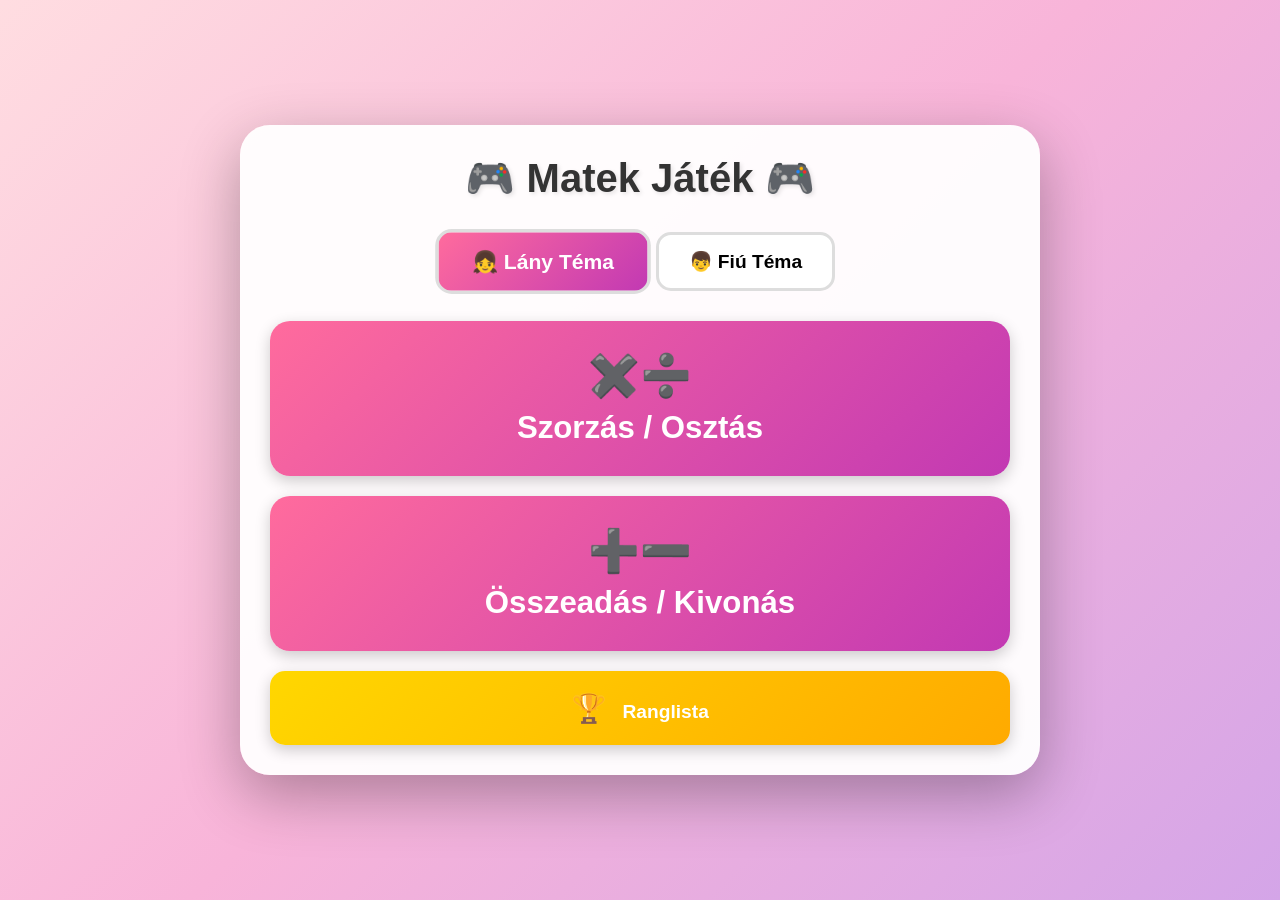
==== game.html @ 7394d104 "feat: init game" ====
<!DOCTYPE html>
<html lang="hu">
<head>
    <meta charset="UTF-8">
    <meta name="viewport" content="width=device-width, initial-scale=1.0">
    <title>Matek Játék</title>
    <link rel="stylesheet" href="css/style.css">
</head>
<body>
    <div class="container game-container">
        <!-- Game Header -->
        <div class="game-header">
            <div class="progress">
                <span id="questionNumber">1</span> / <span id="totalQuestions">20</span>
            </div>
            <div class="score">
                Pontok: <span id="score">0</span>
            </div>
        </div>

        <!-- Question Display -->
        <div class="question-container">
            <div class="question" id="question">
                <span id="num1">5</span>
                <span id="operator">×</span>
                <span id="num2">3</span>
                <span>=</span>
                <span>?</span>
            </div>

            <div class="timer">
                ⏱️ <span id="timer">0.0</span>s
            </div>
        </div>

        <!-- Answer Input -->
        <div class="answer-container">
            <input type="number" id="answer" class="answer-input" autofocus>
            <button class="btn-primary" onclick="submitAnswer()">Válasz! ✓</button>
        </div>

        <!-- Feedback -->
        <div id="feedback" class="feedback"></div>

        <!-- Result Modal -->
        <div id="resultModal" class="modal">
            <div class="modal-content result-content">
                <h2>🎉 Játék Vége! 🎉</h2>
                
                <div class="result-stats">
                    <div class="stat">
                        <div class="stat-label">Összes pont</div>
                        <div class="stat-value" id="finalScore">0</div>
                    </div>
                    <div class="stat">
                        <div class="stat-label">Helyes válaszok</div>
                        <div class="stat-value" id="correctAnswers">0</div>
                    </div>
                    <div class="stat">
                        <div class="stat-label">Pontosság</div>
                        <div class="stat-value" id="accuracy">0%</div>
                    </div>
                </div>

                <div id="newHeroTitle" class="new-hero-title"></div>

                <div class="config-group">
                    <label for="playerName">Add meg a neved:</label>
                    <input type="text" id="playerName" class="answer-input" placeholder="Neved">
                </div>

                <div class="modal-buttons">
                    <button class="btn-primary" onclick="saveAndReturn()">Mentés és Főmenü</button>
                    <button class="btn-secondary" onclick="playAgain()">Új Játék</button>
                </div>
            </div>
        </div>
    </div>

    <audio id="correctSound"></audio>
    <audio id="wrongSound"></audio>

    <script src="js/config.js"></script>
    <script src="js/storage.js"></script>
    <script src="js/game.js"></script>
</body>
</html>
---- css/style.css ----
/* Reset and Base Styles */
* {
    margin: 0;
    padding: 0;
    box-sizing: border-box;
}

body {
    font-family: 'Comic Sans MS', 'Arial Rounded MT Bold', cursive, sans-serif;
    min-height: 100vh;
    display: flex;
    justify-content: center;
    align-items: center;
    padding: 20px;
    transition: background 0.3s ease;
}

/* Girl Theme */
.theme-girl {
    background: linear-gradient(135deg, #ffdde1 0%, #f8b4d9 50%, #d4a5e8 100%);
}

.theme-girl .btn-primary,
.theme-girl .game-btn {
    background: linear-gradient(135deg, #ff6b9d 0%, #c239b3 100%);
}

.theme-girl .btn-primary:hover,
.theme-girl .game-btn:hover {
    background: linear-gradient(135deg, #ff5a8f 0%, #b030a0 100%);
    transform: scale(1.05);
}

.theme-girl .modal-content,
.theme-girl .stat-card,
.theme-girl .leaderboard-table {
    background: linear-gradient(135deg, #ffe8f0 0%, #ffd4e5 100%);
    border: 3px solid #ff6b9d;
}

.theme-girl .theme-btn[data-theme="girl"] {
    background: linear-gradient(135deg, #ff6b9d 0%, #c239b3 100%);
    color: white;
    transform: scale(1.1);
}

/* Boy Theme */
.theme-boy {
    background: linear-gradient(135deg, #a8e6ff 0%, #6eb5ff 50%, #4a90e2 100%);
}

.theme-boy .btn-primary,
.theme-boy .game-btn {
    background: linear-gradient(135deg, #4a90e2 0%, #2c5aa0 100%);
}

.theme-boy .btn-primary:hover,
.theme-boy .game-btn:hover {
    background: linear-gradient(135deg, #3a7fd0 0%, #1c4a90 100%);
    transform: scale(1.05);
}

.theme-boy .modal-content,
.theme-boy .stat-card,
.theme-boy .leaderboard-table {
    background: linear-gradient(135deg, #e0f4ff 0%, #b3e0ff 100%);
    border: 3px solid #4a90e2;
}

.theme-boy .theme-btn[data-theme="boy"] {
    background: linear-gradient(135deg, #4a90e2 0%, #2c5aa0 100%);
    color: white;
    transform: scale(1.1);
}

/* Container */
.container {
    max-width: 800px;
    width: 100%;
    background: rgba(255, 255, 255, 0.95);
    border-radius: 30px;
    padding: 30px;
    box-shadow: 0 20px 60px rgba(0, 0, 0, 0.3);
    animation: slideIn 0.5s ease;
}

@keyframes slideIn {
    from {
        opacity: 0;
        transform: translateY(-30px);
    }
    to {
        opacity: 1;
        transform: translateY(0);
    }
}

/* Header */
.header {
    text-align: center;
    margin-bottom: 30px;
}

.header h1 {
    font-size: 2.5em;
    color: #333;
    text-shadow: 2px 2px 4px rgba(0, 0, 0, 0.1);
    margin-bottom: 10px;
}

.hero-title {
    font-size: 1.3em;
    font-weight: bold;
    color: #ff6b00;
    text-shadow: 1px 1px 2px rgba(0, 0, 0, 0.1);
    animation: pulse 2s infinite;
}

@keyframes pulse {
    0%, 100% { transform: scale(1); }
    50% { transform: scale(1.05); }
}

/* Theme Selector */
.theme-selector {
    display: flex;
    gap: 15px;
    justify-content: center;
    margin-bottom: 30px;
}

.theme-btn {
    padding: 15px 30px;
    font-size: 1.2em;
    border: 3px solid #ddd;
    border-radius: 15px;
    cursor: pointer;
    background: white;
    transition: all 0.3s ease;
    font-weight: bold;
}

.theme-btn:hover {
    transform: scale(1.05);
}

/* Menu */
.menu {
    display: flex;
    flex-direction: column;
    gap: 20px;
}

.game-btn {
    padding: 30px;
    font-size: 1.3em;
    border: none;
    border-radius: 20px;
    cursor: pointer;
    color: white;
    font-weight: bold;
    transition: all 0.3s ease;
    box-shadow: 0 5px 15px rgba(0, 0, 0, 0.2);
}

.game-btn .icon {
    font-size: 2em;
    display: block;
    margin-bottom: 10px;
}

.game-btn h2 {
    margin: 0;
}

.secondary-btn {
    padding: 20px;
    font-size: 1.2em;
    background: linear-gradient(135deg, #ffd700 0%, #ffaa00 100%);
    border: none;
    border-radius: 15px;
    cursor: pointer;
    color: white;
    font-weight: bold;
    transition: all 0.3s ease;
    box-shadow: 0 5px 15px rgba(0, 0, 0, 0.2);
}

.secondary-btn:hover {
    transform: scale(1.05);
    background: linear-gradient(135deg, #ffcc00 0%, #ff9900 100%);
}

.secondary-btn .icon {
    font-size: 1.5em;
    margin-right: 10px;
}

/* Modal */
.modal {
    display: none;
    position: fixed;
    top: 0;
    left: 0;
    width: 100%;
    height: 100%;
    background: rgba(0, 0, 0, 0.7);
    justify-content: center;
    align-items: center;
    z-index: 1000;
    animation: fadeIn 0.3s ease;
}

@keyframes fadeIn {
    from { opacity: 0; }
    to { opacity: 1; }
}

.modal-content {
    background: white;
    padding: 30px;
    border-radius: 25px;
    max-width: 500px;
    width: 90%;
    box-shadow: 0 10px 40px rgba(0, 0, 0, 0.3);
    animation: scaleIn 0.3s ease;
}

@keyframes scaleIn {
    from { transform: scale(0.8); }
    to { transform: scale(1); }
}

.modal-content h2 {
    text-align: center;
    color: #333;
    margin-bottom: 25px;
    font-size: 1.8em;
}

.config-group {
    margin-bottom: 20px;
}

.config-group label {
    display: block;
    font-size: 1.2em;
    margin-bottom: 10px;
    color: #555;
    font-weight: bold;
}

.config-select {
    width: 100%;
    padding: 15px;
    font-size: 1.1em;
    border: 3px solid #ddd;
    border-radius: 10px;
    background: white;
    cursor: pointer;
    font-family: inherit;
}

.modal-buttons {
    display: flex;
    gap: 15px;
    margin-top: 25px;
}

.btn-primary {
    flex: 1;
    padding: 15px 25px;
    font-size: 1.2em;
    border: none;
    border-radius: 15px;
    cursor: pointer;
    color: white;
    font-weight: bold;
    transition: all 0.3s ease;
    box-shadow: 0 5px 15px rgba(0, 0, 0, 0.2);
}

.btn-secondary {
    flex: 1;
    padding: 15px 25px;
    font-size: 1.2em;
    background: #888;
    border: none;
    border-radius: 15px;
    cursor: pointer;
    color: white;
    font-weight: bold;
    transition: all 0.3s ease;
    box-shadow: 0 5px 15px rgba(0, 0, 0, 0.2);
}

.btn-secondary:hover {
    background: #777;
    transform: scale(1.05);
}

/* Game Container */
.game-container {
    max-width: 600px;
}

.game-header {
    display: flex;
    justify-content: space-between;
    align-items: center;
    margin-bottom: 30px;
    font-size: 1.5em;
    font-weight: bold;
}

.progress {
    color: #555;
}

.score {
    color: #ff6b00;
    font-size: 1.3em;
}

/* Question Display */
.question-container {
    text-align: center;
    margin: 40px 0;
}

.question {
    font-size: 4em;
    font-weight: bold;
    color: #333;
    margin-bottom: 20px;
    text-shadow: 2px 2px 4px rgba(0, 0, 0, 0.1);
}

.question span {
    margin: 0 10px;
}

.timer {
    font-size: 1.5em;
    color: #666;
}

/* Answer Input */
.answer-container {
    display: flex;
    gap: 15px;
    margin: 30px 0;
}

.answer-input {
    flex: 1;
    padding: 20px;
    font-size: 2em;
    border: 3px solid #ddd;
    border-radius: 15px;
    text-align: center;
    font-weight: bold;
    font-family: inherit;
}

.answer-input:focus {
    outline: none;
    border-color: #4a90e2;
}

/* Feedback */
.feedback {
    text-align: center;
    font-size: 2em;
    font-weight: bold;
    min-height: 60px;
    display: flex;
    align-items: center;
    justify-content: center;
    animation: bounce 0.5s ease;
}

@keyframes bounce {
    0%, 100% { transform: translateY(0); }
    50% { transform: translateY(-10px); }
}

.feedback.correct {
    color: #22c55e;
}

.feedback.wrong {
    color: #ef4444;
}

/* Result Modal */
.result-content {
    max-width: 600px;
}

.result-stats {
    display: grid;
    grid-template-columns: repeat(3, 1fr);
    gap: 15px;
    margin: 25px 0;
}

.stat {
    text-align: center;
    padding: 20px;
    background: rgba(0, 0, 0, 0.05);
    border-radius: 15px;
}

.stat-label {
    font-size: 0.9em;
    color: #666;
    margin-bottom: 10px;
}

.stat-value {
    font-size: 2em;
    font-weight: bold;
    color: #333;
}

.new-hero-title {
    text-align: center;
    font-size: 1.5em;
    font-weight: bold;
    color: #ff6b00;
    margin: 20px 0;
    padding: 15px;
    background: rgba(255, 215, 0, 0.2);
    border-radius: 10px;
    animation: pulse 2s infinite;
}

/* Leaderboard */
.filter-buttons {
    display: flex;
    gap: 10px;
    justify-content: center;
    margin-bottom: 25px;
    flex-wrap: wrap;
}

.filter-btn {
    padding: 12px 25px;
    font-size: 1em;
    border: 2px solid #ddd;
    border-radius: 10px;
    cursor: pointer;
    background: white;
    transition: all 0.3s ease;
    font-weight: bold;
}

.filter-btn:hover {
    transform: scale(1.05);
}

.filter-btn.active {
    background: linear-gradient(135deg, #ffd700 0%, #ffaa00 100%);
    color: white;
    border-color: #ffaa00;
}

.leaderboard-container {
    overflow-x: auto;
    margin-bottom: 30px;
}

.leaderboard-table {
    width: 100%;
    border-collapse: collapse;
    border-radius: 15px;
    overflow: hidden;
}

.leaderboard-table thead {
    background: rgba(0, 0, 0, 0.1);
}

.leaderboard-table th,
.leaderboard-table td {
    padding: 15px;
    text-align: left;
}

.leaderboard-table th {
    font-weight: bold;
    font-size: 1.1em;
    color: #333;
}

.leaderboard-table tbody tr {
    transition: background 0.2s ease;
}

.leaderboard-table tbody tr:hover {
    background: rgba(0, 0, 0, 0.05);
}

.leaderboard-table tbody tr:nth-child(odd) {
    background: rgba(255, 255, 255, 0.5);
}

.no-scores {
    text-align: center;
    padding: 40px;
    font-size: 1.3em;
    color: #666;
}

/* Statistics Section */
.stats-section {
    margin: 30px 0;
}

.stats-section h2 {
    text-align: center;
    margin-bottom: 20px;
    color: #333;
}

.stats-grid {
    display: grid;
    grid-template-columns: repeat(auto-fit, minmax(150px, 1fr));
    gap: 15px;
    margin-bottom: 25px;
}

.stat-card {
    padding: 20px;
    border-radius: 15px;
    text-align: center;
    box-shadow: 0 5px 15px rgba(0, 0, 0, 0.1);
}

/* Mobile Responsive */
@media (max-width: 768px) {
    body {
        padding: 10px;
    }

    .container {
        padding: 20px;
        border-radius: 20px;
    }

    .header h1 {
        font-size: 2em;
    }

    .hero-title {
        font-size: 1em;
    }

    .game-btn {
        padding: 20px;
        font-size: 1.1em;
    }

    .game-btn .icon {
        font-size: 1.5em;
    }

    .question {
        font-size: 2.5em;
    }

    .answer-input {
        font-size: 1.5em;
    }

    .result-stats {
        grid-template-columns: 1fr;
    }

    .modal-buttons {
        flex-direction: column;
    }

    .stats-grid {
        grid-template-columns: repeat(2, 1fr);
    }

    .leaderboard-table th,
    .leaderboard-table td {
        padding: 10px;
        font-size: 0.9em;
    }
}

@media (max-width: 480px) {
    .header h1 {
        font-size: 1.5em;
    }

    .question {
        font-size: 2em;
    }

    .theme-selector {
        flex-direction: column;
    }

    .filter-buttons {
        flex-direction: column;
    }
}
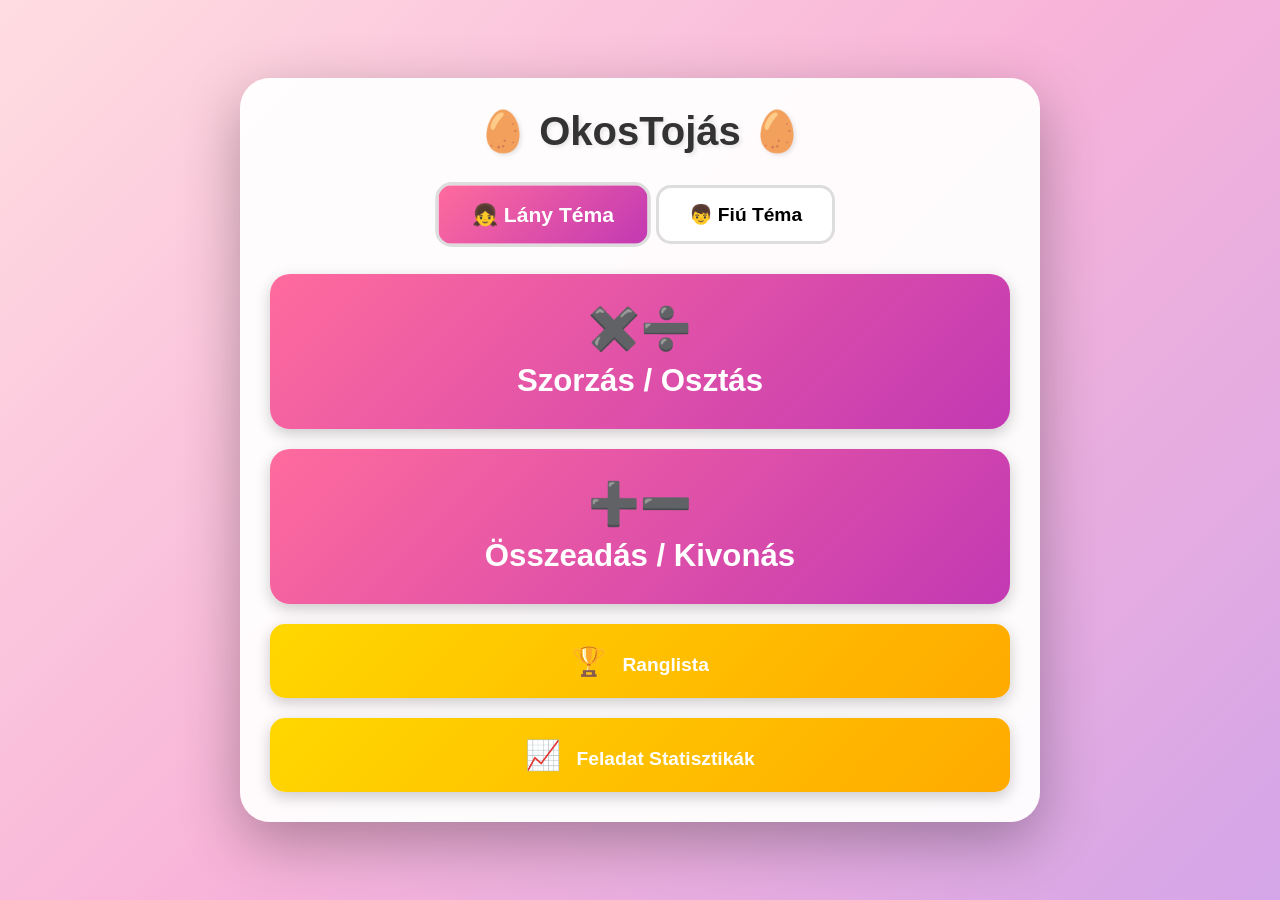
==== commit cbb46a55: "Rename app to OkosTojás and adapt titles and slogans Co-authored-by: oroszgy <145334+oroszgy@users.n" ====
--- a/game.html
+++ b/game.html
@@ -3,7 +3,7 @@
 <head>
     <meta charset="UTF-8">
     <meta name="viewport" content="width=device-width, initial-scale=1.0">
-    <title>Matek Játék</title>
+    <title>OkosTojás</title>
     <link rel="stylesheet" href="css/style.css">
 </head>
 <body>
--- a/css/style.css
+++ b/css/style.css
@@ -261,6 +261,22 @@
     font-family: inherit;
 }
 
+.checkbox-label {
+    display: flex;
+    align-items: center;
+    gap: 10px;
+    font-size: 1.1em;
+    color: #555;
+    font-weight: bold;
+    cursor: pointer;
+}
+
+.checkbox-label input[type="checkbox"] {
+    width: 22px;
+    height: 22px;
+    cursor: pointer;
+}
+
 .modal-buttons {
     display: flex;
     gap: 15px;
@@ -436,6 +452,26 @@
     animation: pulse 2s infinite;
 }
 
+/* Personal best banner on leaderboard */
+.personal-best-banner {
+    text-align: center;
+    font-size: 1.2em;
+    font-weight: bold;
+    color: #ff6b00;
+    background: rgba(255, 215, 0, 0.2);
+    border: 2px solid #ffd700;
+    border-radius: 12px;
+    padding: 12px 20px;
+    margin-bottom: 20px;
+    animation: pulse 2s infinite;
+}
+
+/* Highlight the top-score row in the leaderboard */
+.top-score-row {
+    background: rgba(255, 215, 0, 0.25) !important;
+    font-weight: bold;
+}
+
 /* Leaderboard */
 .filter-buttons {
     display: flex;
@@ -538,7 +574,99 @@
     box-shadow: 0 5px 15px rgba(0, 0, 0, 0.1);
 }
 
-/* Mobile Responsive */
+/* Task statistics page */
+.date-filter-section {
+    margin-bottom: 20px;
+}
+
+.date-shortcuts {
+    display: flex;
+    gap: 10px;
+    justify-content: center;
+    margin-bottom: 15px;
+    flex-wrap: wrap;
+}
+
+.date-inputs {
+    display: flex;
+    gap: 20px;
+    justify-content: center;
+    align-items: center;
+    flex-wrap: wrap;
+    font-weight: bold;
+    color: #555;
+}
+
+.date-inputs input[type="date"] {
+    padding: 8px 12px;
+    border: 2px solid #ddd;
+    border-radius: 8px;
+    font-size: 1em;
+    font-family: inherit;
+    cursor: pointer;
+    margin-left: 6px;
+}
+
+.task-controls {
+    display: flex;
+    gap: 20px;
+    justify-content: center;
+    align-items: center;
+    margin-bottom: 20px;
+    flex-wrap: wrap;
+    font-weight: bold;
+    color: #555;
+}
+
+.task-controls .config-select {
+    width: auto;
+    padding: 10px 15px;
+}
+
+.task-formula {
+    font-family: 'Courier New', monospace;
+    font-size: 0.95em;
+}
+
+.task-correct {
+    color: #22c55e;
+    font-weight: bold;
+}
+
+.task-wrong {
+    color: #ef4444;
+    font-weight: bold;
+}
+
+.task-error-high {
+    background: rgba(239, 68, 68, 0.15) !important;
+}
+
+.task-error-medium {
+    background: rgba(251, 146, 60, 0.15) !important;
+}
+
+.task-error-low {
+    background: rgba(34, 197, 94, 0.08) !important;
+}
+
+.nav-buttons {
+    display: flex;
+    gap: 15px;
+    flex-wrap: wrap;
+    justify-content: center;
+    margin-top: 20px;
+}
+
+/* Mobile */
+@media (max-width: 480px) {
+    .date-inputs {
+        flex-direction: column;
+        gap: 10px;
+    }
+}
+
+
 @media (max-width: 768px) {
     body {
         padding: 10px;
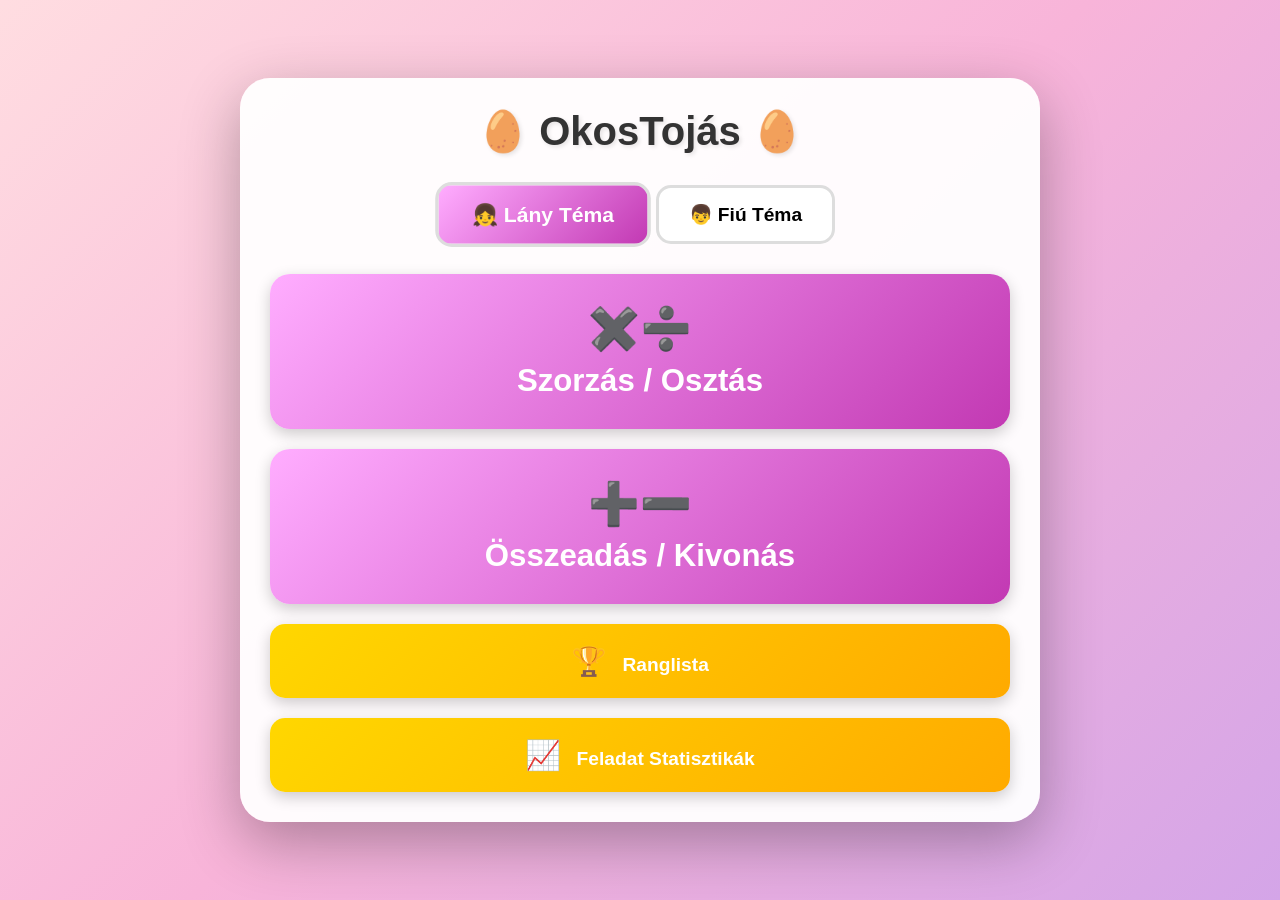
==== commit 9a128751: "Add optional on-screen numeric keypad and adapt scoring to 20s window Co-authored-by: oroszgy <14533" ====
--- a/game.html
+++ b/game.html
@@ -35,8 +35,31 @@
 
         <!-- Answer Input -->
         <div class="answer-container">
-            <input type="number" id="answer" class="answer-input" autofocus>
+            <input type="number" id="answer" class="answer-input">
             <button class="btn-primary" onclick="submitAnswer()">Válasz! ✓</button>
+        </div>
+
+        <!-- Numpad Toggle -->
+        <div class="numpad-toggle-row">
+            <button type="button" class="numpad-toggle-btn" id="numpadToggle" onclick="toggleNumpad()">🔢 Számbillentyűzet</button>
+        </div>
+
+        <!-- Numeric Keypad -->
+        <div id="numpad" class="numpad">
+            <div class="numpad-grid">
+                <button type="button" class="numpad-btn" onclick="numpadPress(7)">7</button>
+                <button type="button" class="numpad-btn" onclick="numpadPress(8)">8</button>
+                <button type="button" class="numpad-btn" onclick="numpadPress(9)">9</button>
+                <button type="button" class="numpad-btn" onclick="numpadPress(4)">4</button>
+                <button type="button" class="numpad-btn" onclick="numpadPress(5)">5</button>
+                <button type="button" class="numpad-btn" onclick="numpadPress(6)">6</button>
+                <button type="button" class="numpad-btn" onclick="numpadPress(1)">1</button>
+                <button type="button" class="numpad-btn" onclick="numpadPress(2)">2</button>
+                <button type="button" class="numpad-btn" onclick="numpadPress(3)">3</button>
+                <button type="button" class="numpad-btn numpad-btn-backspace" onclick="numpadBackspace()">⌫</button>
+                <button type="button" class="numpad-btn" onclick="numpadPress(0)">0</button>
+                <button type="button" class="numpad-btn numpad-btn-submit" onclick="submitAnswer()">✓</button>
+            </div>
         </div>
 
         <!-- Feedback -->
--- a/css/style.css
+++ b/css/style.css
@@ -22,12 +22,12 @@
 
 .theme-girl .btn-primary,
 .theme-girl .game-btn {
-    background: linear-gradient(135deg, #ff6b9d 0%, #c239b3 100%);
+    background: linear-gradient(135deg, #FFADFF 0%, #c239b3 100%);
 }
 
 .theme-girl .btn-primary:hover,
 .theme-girl .game-btn:hover {
-    background: linear-gradient(135deg, #ff5a8f 0%, #b030a0 100%);
+    background: linear-gradient(135deg, #e89ce8 0%, #b030a0 100%);
     transform: scale(1.05);
 }
 
@@ -35,11 +35,11 @@
 .theme-girl .stat-card,
 .theme-girl .leaderboard-table {
     background: linear-gradient(135deg, #ffe8f0 0%, #ffd4e5 100%);
-    border: 3px solid #ff6b9d;
+    border: 3px solid #FFADFF;
 }
 
 .theme-girl .theme-btn[data-theme="girl"] {
-    background: linear-gradient(135deg, #ff6b9d 0%, #c239b3 100%);
+    background: linear-gradient(135deg, #FFADFF 0%, #c239b3 100%);
     color: white;
     transform: scale(1.1);
 }
@@ -658,6 +658,119 @@
     margin-top: 20px;
 }
 
+/* Numpad Toggle */
+.numpad-toggle-row {
+    text-align: center;
+    margin: 5px 0 10px;
+}
+
+.numpad-toggle-btn {
+    padding: 10px 22px;
+    font-size: 1em;
+    border: 2px solid #ddd;
+    border-radius: 12px;
+    cursor: pointer;
+    background: rgba(255, 255, 255, 0.7);
+    transition: all 0.3s ease;
+    font-weight: bold;
+    font-family: inherit;
+}
+
+.numpad-toggle-btn:hover {
+    transform: scale(1.05);
+    background: rgba(255, 255, 255, 0.95);
+}
+
+.numpad-toggle-btn.active {
+    background: rgba(74, 144, 226, 0.15);
+    border-color: #4a90e2;
+    color: #2c5aa0;
+}
+
+/* Numeric Keypad */
+.numpad {
+    display: none;
+    margin: 10px auto 5px;
+    max-width: 320px;
+}
+
+.numpad-grid {
+    display: grid;
+    grid-template-columns: repeat(3, 1fr);
+    gap: 10px;
+}
+
+.numpad-btn {
+    padding: 18px 10px;
+    font-size: 1.8em;
+    font-weight: bold;
+    border: 3px solid #ddd;
+    border-radius: 15px;
+    cursor: pointer;
+    background: white;
+    transition: background 0.1s ease, transform 0.1s ease, box-shadow 0.1s ease;
+    font-family: inherit;
+    box-shadow: 0 4px 8px rgba(0, 0, 0, 0.15);
+    user-select: none;
+    -webkit-user-select: none;
+    touch-action: manipulation;
+}
+
+.numpad-btn:hover {
+    background: #f0f4ff;
+    transform: scale(1.05);
+}
+
+.numpad-btn:active {
+    transform: scale(0.92);
+    box-shadow: 0 2px 4px rgba(0, 0, 0, 0.1);
+}
+
+.numpad-btn-backspace {
+    background: #fff4f4;
+    border-color: #ffbbbb;
+}
+
+.numpad-btn-backspace:hover {
+    background: #ffe0e0;
+}
+
+.numpad-btn-submit {
+    background: #f0fff4;
+    border-color: #86efac;
+    color: #16a34a;
+}
+
+.numpad-btn-submit:hover {
+    background: #dcfce7;
+}
+
+.theme-girl .numpad-toggle-btn.active {
+    background: rgba(255, 173, 255, 0.2);
+    border-color: #c239b3;
+    color: #c239b3;
+}
+
+.theme-girl .numpad-btn-submit {
+    background: linear-gradient(135deg, #FFADFF 0%, #c239b3 100%);
+    border-color: #c239b3;
+    color: white;
+}
+
+.theme-girl .numpad-btn-submit:hover {
+    background: linear-gradient(135deg, #e89ce8 0%, #b030a0 100%);
+}
+
+.theme-boy .numpad-btn-submit {
+    background: linear-gradient(135deg, #4a90e2 0%, #2c5aa0 100%);
+    border-color: #2c5aa0;
+    color: white;
+}
+
+.theme-boy .numpad-btn-submit:hover {
+    background: linear-gradient(135deg, #3a7fd0 0%, #1c4a90 100%);
+}
+
 /* Mobile */
 @media (max-width: 480px) {
     .date-inputs {
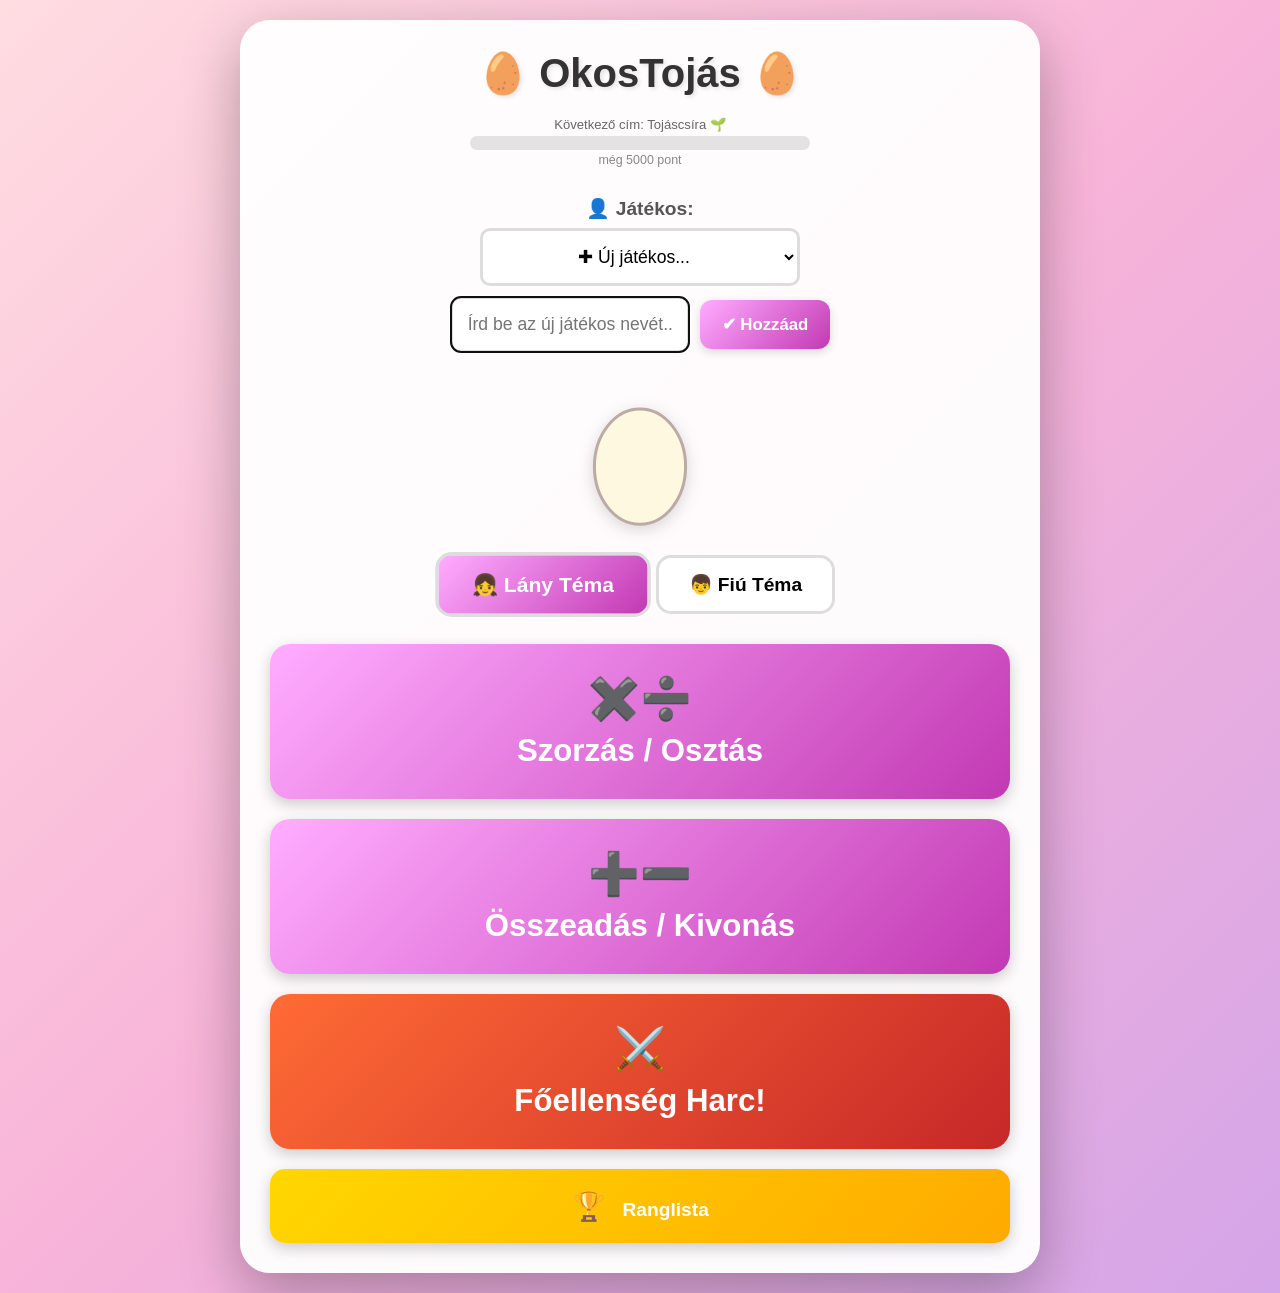
==== commit 2d07948a: "Merge branch 'worktree-functional-mapping-map' Add level progress bars and fix hero title thresholds" ====
--- a/game.html
+++ b/game.html
@@ -10,12 +10,22 @@
     <div class="container game-container">
         <!-- Game Header -->
         <div class="game-header">
-            <div class="progress">
+            <div class="progress" id="progressDisplay">
                 <span id="questionNumber">1</span> / <span id="totalQuestions">20</span>
             </div>
             <div class="score">
                 Pontok: <span id="score">0</span>
             </div>
+        </div>
+
+        <!-- Boss Battle Section (hidden in normal mode) -->
+        <div class="boss-section" id="bossSection" style="display:none">
+            <div class="boss-display">
+                <span class="boss-emoji" id="bossEmoji">🦒</span>
+                <span class="boss-name" id="bossName">Zavaros Zsiráf</span>
+            </div>
+            <div class="boss-hp-hearts" id="bossHpHearts">❤️❤️❤️❤️❤️❤️❤️❤️❤️❤️</div>
+            <div class="boss-streak" id="bossStreak">0/10 egymás utáni helyes</div>
         </div>
 
         <!-- Question Display -->
@@ -69,6 +79,9 @@
         <div id="resultModal" class="modal">
             <div class="modal-content result-content">
                 <h2>🎉 Játék Vége! 🎉</h2>
+
+                <!-- Boss battle result banner -->
+                <div id="bossBanner" class="boss-banner" style="display:none"></div>
                 
                 <div class="result-stats">
                     <div class="stat">
@@ -86,6 +99,15 @@
                 </div>
 
                 <div id="newHeroTitle" class="new-hero-title"></div>
+
+                <div id="resultLevelProgress" class="result-level-progress" style="display:none">
+                    <div class="result-total-points" id="resultTotalPoints"></div>
+                    <div class="level-progress-label" id="resultProgressLabel"></div>
+                    <div class="level-progress-bar-bg">
+                        <div class="level-progress-bar-fill" id="resultProgressFill" style="width:0%"></div>
+                    </div>
+                    <div class="level-progress-text" id="resultProgressText"></div>
+                </div>
 
                 <div class="config-group">
                     <label for="playerName">Add meg a neved:</label>
@@ -105,6 +127,7 @@
 
     <script src="js/config.js"></script>
     <script src="js/storage.js"></script>
+    <script src="js/mascot.js"></script>
     <script src="js/game.js"></script>
 </body>
 </html>
--- a/css/style.css
+++ b/css/style.css
@@ -121,6 +121,80 @@
     50% { transform: scale(1.05); }
 }
 
+/* User Selector */
+.user-selector {
+    margin-bottom: 20px;
+    text-align: center;
+}
+
+.user-selector label {
+    display: block;
+    font-size: 1.2em;
+    font-weight: bold;
+    color: #555;
+    margin-bottom: 8px;
+}
+
+.user-input-row {
+    display: flex;
+    justify-content: center;
+}
+
+.user-input-row .config-select {
+    max-width: 320px;
+    text-align: center;
+}
+
+.new-player-row {
+    display: flex;
+    justify-content: center;
+    align-items: center;
+    gap: 10px;
+    margin-top: 10px;
+    flex-wrap: wrap;
+}
+
+.new-player-row .new-player-input {
+    max-width: 240px;
+    text-align: left;
+}
+
+.btn-add-player {
+    padding: 14px 22px;
+    font-size: 1.05em;
+    border: none;
+    border-radius: 12px;
+    cursor: pointer;
+    background: linear-gradient(135deg, #4CAF50 0%, #388E3C 100%);
+    color: white;
+    font-weight: bold;
+    transition: all 0.2s ease;
+    box-shadow: 0 3px 10px rgba(0,0,0,0.15);
+    font-family: inherit;
+    white-space: nowrap;
+}
+
+.btn-add-player:hover {
+    background: linear-gradient(135deg, #43A047 0%, #2E7D32 100%);
+    transform: scale(1.05);
+}
+
+.theme-girl .btn-add-player {
+    background: linear-gradient(135deg, #FFADFF 0%, #c239b3 100%);
+}
+
+.theme-girl .btn-add-player:hover {
+    background: linear-gradient(135deg, #e89ce8 0%, #b030a0 100%);
+}
+
+.theme-boy .btn-add-player {
+    background: linear-gradient(135deg, #4a90e2 0%, #2c5aa0 100%);
+}
+
+.theme-boy .btn-add-player:hover {
+    background: linear-gradient(135deg, #3a7fd0 0%, #1c4a90 100%);
+}
+
 /* Theme Selector */
 .theme-selector {
     display: flex;
@@ -318,6 +392,7 @@
 /* Game Container */
 .game-container {
     max-width: 600px;
+    overflow-y: auto;
 }
 
 .game-header {
@@ -366,6 +441,11 @@
     display: flex;
     gap: 15px;
     margin: 30px 0;
+}
+
+.answer-container .btn-primary {
+    white-space: nowrap;
+    flex: 0 0 auto;
 }
 
 .answer-input {
@@ -472,6 +552,24 @@
     font-weight: bold;
 }
 
+/* Leaderboard player filter */
+.filter-players {
+    display: flex;
+    align-items: center;
+    justify-content: center;
+    gap: 10px;
+    margin-bottom: 20px;
+    font-size: 1em;
+}
+
+.filter-players select {
+    padding: 8px 12px;
+    border-radius: 8px;
+    border: 2px solid #ccc;
+    font-size: 1em;
+    cursor: pointer;
+}
+
 /* Leaderboard */
 .filter-buttons {
     display: flex;
@@ -772,17 +870,10 @@
 }
 
 /* Mobile */
-@media (max-width: 480px) {
-    .date-inputs {
-        flex-direction: column;
-        gap: 10px;
-    }
-}
-
-
 @media (max-width: 768px) {
     body {
         padding: 10px;
+        align-items: flex-start;
     }
 
     .container {
@@ -832,9 +923,55 @@
         padding: 10px;
         font-size: 0.9em;
     }
+
+    .game-container {
+        padding: 15px;
+        border-radius: 16px;
+    }
+
+    .game-header {
+        font-size: 1.2em;
+        margin-bottom: 15px;
+    }
+
+    .question-container {
+        margin: 20px 0;
+    }
+
+    .answer-container {
+        margin: 15px 0;
+        gap: 10px;
+    }
+
+    .answer-input {
+        padding: 14px;
+        font-size: 1.4em;
+    }
+
+    .btn-primary {
+        padding: 12px 18px;
+        font-size: 1.1em;
+    }
+
+    .numpad {
+        max-width: 100%;
+    }
+
+    .numpad-grid {
+        gap: 8px;
+    }
+
+    .numpad-btn {
+        padding: 14px 8px;
+        font-size: 1.5em;
+    }
 }
 
 @media (max-width: 480px) {
+    body {
+        padding: 8px;
+    }
+
     .header h1 {
         font-size: 1.5em;
     }
@@ -850,4 +987,353 @@
     .filter-buttons {
         flex-direction: column;
     }
-}
+
+    .date-inputs {
+        flex-direction: column;
+        gap: 10px;
+    }
+
+    .game-container {
+        padding: 12px;
+        border-radius: 14px;
+    }
+
+    .game-header {
+        font-size: 1em;
+        margin-bottom: 10px;
+    }
+
+    .question-container {
+        margin: 12px 0;
+    }
+
+    .question {
+        font-size: 1.8em;
+        margin-bottom: 10px;
+    }
+
+    .question span {
+        margin: 0 6px;
+    }
+
+    .timer {
+        font-size: 1.1em;
+    }
+
+    .answer-container {
+        margin: 10px 0;
+        gap: 8px;
+    }
+
+    .answer-input {
+        padding: 10px;
+        font-size: 1.2em;
+        border-radius: 10px;
+    }
+
+    .btn-primary {
+        padding: 10px 14px;
+        font-size: 1em;
+        border-radius: 10px;
+    }
+
+    .numpad-toggle-row {
+        margin: 4px 0 6px;
+    }
+
+    .numpad-toggle-btn {
+        padding: 8px 16px;
+        font-size: 0.9em;
+    }
+
+    .numpad {
+        max-width: 100%;
+        margin: 6px auto 4px;
+    }
+
+    .numpad-grid {
+        gap: 6px;
+    }
+
+    .numpad-btn {
+        padding: 12px 4px;
+        font-size: 1.3em;
+        border-radius: 10px;
+        border-width: 2px;
+    }
+
+    .feedback {
+        font-size: 1.4em;
+        min-height: 40px;
+    }
+
+    .boss-section {
+        padding: 10px 12px;
+        margin-bottom: 12px;
+    }
+
+    .boss-emoji {
+        font-size: 2em;
+    }
+
+    .boss-name {
+        font-size: 1.1em;
+    }
+
+    .boss-hp-hearts {
+        font-size: 1.2em;
+    }
+
+    .new-player-row {
+        flex-direction: column;
+        align-items: stretch;
+    }
+
+    .new-player-row .new-player-input {
+        max-width: 100%;
+    }
+}
+
+/* ===== Mascot ===== */
+
+.mascot-wrapper {
+    display: flex;
+    flex-direction: column;
+    align-items: center;
+    margin-bottom: 20px;
+}
+
+.mascot-container {
+    width: 120px;
+    height: 156px;
+    display: flex;
+    align-items: center;
+    justify-content: center;
+}
+
+.mascot-svg {
+    width: 120px;
+    height: 156px;
+    filter: drop-shadow(0 4px 8px rgba(0,0,0,0.15));
+    animation: mascotBob 3s ease-in-out infinite;
+}
+
+@keyframes mascotBob {
+    0%, 100% { transform: translateY(0); }
+    50% { transform: translateY(-6px); }
+}
+
+/* Hide all accessories by default */
+.mascot-acc { display: none; }
+
+/* Tier 1: sprout only */
+.mascot-tier-1 .mascot-sprout { display: block; }
+
+/* Tier 2: crack + sprout */
+.mascot-tier-2 .mascot-crack,
+.mascot-tier-2 .mascot-sprout { display: block; }
+
+/* Tier 3: eyes + smile + cheeks */
+.mascot-tier-3 .mascot-eyes,
+.mascot-tier-3 .mascot-smile,
+.mascot-tier-3 .mascot-cheeks { display: block; }
+
+/* Tier 4: eyes + smile + cheeks + sunglasses */
+.mascot-tier-4 .mascot-eyes,
+.mascot-tier-4 .mascot-smile,
+.mascot-tier-4 .mascot-cheeks,
+.mascot-tier-4 .mascot-sunglasses { display: block; }
+
+/* Tier 5-6: eyes + smile + cheeks + viking helmet */
+.mascot-tier-5 .mascot-eyes,
+.mascot-tier-5 .mascot-smile,
+.mascot-tier-5 .mascot-cheeks,
+.mascot-tier-5 .mascot-viking { display: block; }
+
+.mascot-tier-6 .mascot-eyes,
+.mascot-tier-6 .mascot-smile,
+.mascot-tier-6 .mascot-cheeks,
+.mascot-tier-6 .mascot-viking { display: block; }
+
+/* Tier 7-8: eyes + smile + cheeks + skater cap */
+.mascot-tier-7 .mascot-eyes,
+.mascot-tier-7 .mascot-smile,
+.mascot-tier-7 .mascot-cheeks,
+.mascot-tier-7 .mascot-skater { display: block; }
+
+.mascot-tier-8 .mascot-eyes,
+.mascot-tier-8 .mascot-smile,
+.mascot-tier-8 .mascot-cheeks,
+.mascot-tier-8 .mascot-skater { display: block; }
+
+/* Tier 9: eyes + smile + cheeks + crown */
+.mascot-tier-9 .mascot-eyes,
+.mascot-tier-9 .mascot-smile,
+.mascot-tier-9 .mascot-cheeks,
+.mascot-tier-9 .mascot-crown { display: block; }
+
+.mascot-regression-msg {
+    font-size: 0.9em;
+    color: #e53935;
+    font-weight: bold;
+    text-align: center;
+    max-width: 280px;
+    margin-top: 6px;
+    animation: pulse 2s infinite;
+}
+
+/* ===== Boss Battle Button ===== */
+.boss-btn {
+    background: linear-gradient(135deg, #FF6B35 0%, #C62828 100%) !important;
+    position: relative;
+    overflow: hidden;
+}
+
+.boss-btn:hover {
+    background: linear-gradient(135deg, #E64A19 0%, #B71C1C 100%) !important;
+}
+
+/* ===== Boss Modal ===== */
+.boss-modal-desc {
+    text-align: center;
+    color: #555;
+    margin-bottom: 20px;
+    font-size: 1em;
+    line-height: 1.5;
+}
+
+.boss-selection {
+    display: flex;
+    gap: 12px;
+    justify-content: center;
+    flex-wrap: wrap;
+    margin-bottom: 20px;
+}
+
+.boss-card {
+    display: flex;
+    flex-direction: column;
+    align-items: center;
+    padding: 14px 16px;
+    border: 3px solid #ddd;
+    border-radius: 15px;
+    cursor: pointer;
+    background: white;
+    transition: all 0.25s ease;
+    min-width: 90px;
+}
+
+.boss-card:hover {
+    border-color: #FF6B35;
+    transform: scale(1.05);
+}
+
+.boss-card.selected {
+    border-color: #C62828;
+    background: rgba(198, 40, 40, 0.08);
+    transform: scale(1.08);
+}
+
+.boss-card-emoji {
+    font-size: 2.2em;
+    display: block;
+    margin-bottom: 6px;
+}
+
+.boss-card-name {
+    font-size: 0.85em;
+    font-weight: bold;
+    text-align: center;
+    color: #333;
+}
+
+/* ===== Boss Battle Game UI ===== */
+.boss-section {
+    background: linear-gradient(135deg, #fff3e0 0%, #ffe0b2 100%);
+    border: 3px solid #FF6B35;
+    border-radius: 18px;
+    padding: 14px 20px;
+    margin-bottom: 20px;
+    text-align: center;
+    animation: slideIn 0.4s ease;
+}
+
+.boss-display {
+    display: flex;
+    align-items: center;
+    justify-content: center;
+    gap: 12px;
+    margin-bottom: 10px;
+}
+
+.boss-emoji {
+    font-size: 2.8em;
+    animation: mascotBob 2s ease-in-out infinite;
+}
+
+.boss-name {
+    font-size: 1.5em;
+    font-weight: bold;
+    color: #C62828;
+}
+
+.boss-hp-hearts {
+    font-size: 1.6em;
+    letter-spacing: 2px;
+    margin-bottom: 8px;
+}
+
+.boss-streak {
+    font-size: 1em;
+    font-weight: bold;
+    color: #555;
+}
+
+/* Boss battle result banners */
+.boss-banner {
+    text-align: center;
+    font-size: 1.3em;
+    font-weight: bold;
+    padding: 14px 20px;
+    border-radius: 12px;
+    margin-bottom: 16px;
+    animation: pulse 2s infinite;
+}
+
+.boss-victory {
+    background: rgba(76, 175, 80, 0.15);
+    border: 2px solid #4CAF50;
+    color: #2E7D32;
+}
+
+.boss-defeat {
+    background: rgba(239, 68, 68, 0.12);
+    border: 2px solid #ef4444;
+    color: #b91c1c;
+}
+
+
+/* ===== Level Progress Bar ===== */
+.hero-title-block { display: flex; flex-direction: column; align-items: center; gap: 4px; margin-bottom: 10px; }
+
+.level-progress-wrap { margin-top: 6px; text-align: center; width: 100%; }
+.level-progress-label { font-size: 0.82em; color: #666; margin-bottom: 4px; }
+.level-progress-bar-bg { width: 100%; max-width: 340px; margin: 0 auto; height: 14px; background: rgba(0,0,0,0.1); border-radius: 7px; overflow: hidden; }
+.level-progress-bar-fill { height: 100%; border-radius: 7px; background: linear-gradient(90deg, #ffd700 0%, #ff6b00 100%); transition: width 0.6s ease; }
+.level-progress-text { font-size: 0.78em; color: #888; margin-top: 3px; }
+
+/* Result modal variant */
+.result-level-progress { margin: 14px 0 6px; padding: 12px; background: rgba(255,215,0,0.1); border-radius: 12px; border: 2px solid rgba(255,215,0,0.4); text-align: center; }
+.result-total-points { font-size: 1.05em; font-weight: bold; color: #ff6b00; margin-bottom: 8px; }
+.result-level-progress .level-progress-bar-bg { height: 18px; border-radius: 9px; max-width: 100%; }
+.result-level-progress .level-progress-bar-fill { height: 100%; border-radius: 9px; background: linear-gradient(90deg, #ffd700 0%, #ff6b00 100%); transition: width 0.8s ease; }
+
+/* Theme variants */
+.theme-girl .level-progress-bar-fill,
+.theme-girl .result-level-progress .level-progress-bar-fill { background: linear-gradient(90deg, #FFADFF 0%, #c239b3 100%); }
+.theme-boy .level-progress-bar-fill,
+.theme-boy .result-level-progress .level-progress-bar-fill { background: linear-gradient(90deg, #6eb5ff 0%, #2c5aa0 100%); }
+
+@media (max-width: 480px) {
+    .level-progress-bar-bg { max-width: 260px; }
+}
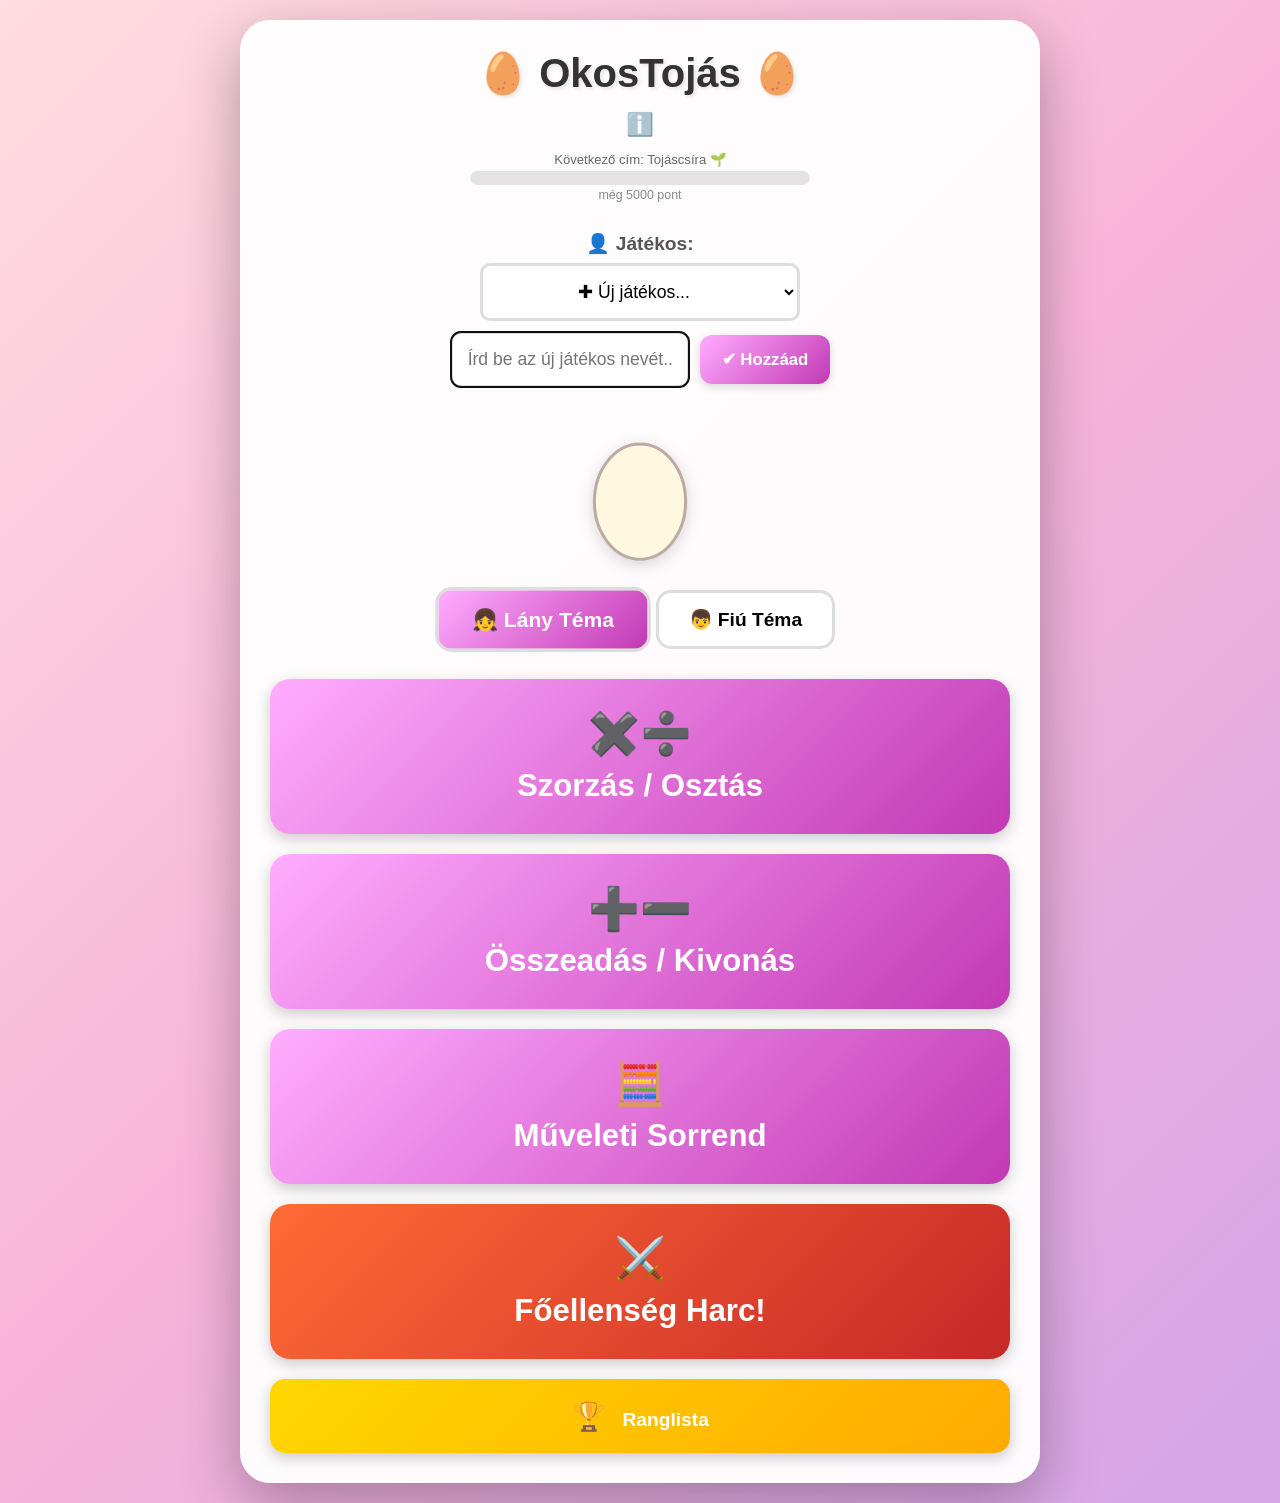
==== commit a84ff079: "Merge branch 'worktree-functional-mapping-map' Isolate boss battles from scoring, add level-up boss " ====
--- a/game.html
+++ b/game.html
@@ -31,6 +31,7 @@
         <!-- Question Display -->
         <div class="question-container">
             <div class="question" id="question">
+                <span id="expressionDisplay" style="display:none"></span>
                 <span id="num1">5</span>
                 <span id="operator">×</span>
                 <span id="num2">3</span>
@@ -109,13 +110,18 @@
                     <div class="level-progress-text" id="resultProgressText"></div>
                 </div>
 
-                <div class="config-group">
+                <div id="bossPrompt" class="boss-prompt-banner" style="display:none">
+                    <p>⚔️ Szintet léptél! Harcolj egy főellenséggel a cím megünnepléséhez!</p>
+                    <button class="btn-boss-challenge" onclick="goToBossChallenge()">⚔️ Főellenség Harc!</button>
+                </div>
+
+                <div class="config-group" id="playerNameGroup">
                     <label for="playerName">Add meg a neved:</label>
                     <input type="text" id="playerName" class="answer-input" placeholder="Neved">
                 </div>
 
                 <div class="modal-buttons">
-                    <button class="btn-primary" onclick="saveAndReturn()">Mentés és Főmenü</button>
+                    <button class="btn-primary" id="saveReturnBtn" onclick="saveAndReturn()">Mentés és Főmenü</button>
                     <button class="btn-secondary" onclick="playAgain()">Új Játék</button>
                 </div>
             </div>
@@ -129,5 +135,17 @@
     <script src="js/storage.js"></script>
     <script src="js/mascot.js"></script>
     <script src="js/game.js"></script>
+    <script>
+        function goToBossChallenge() {
+            const playerName = document.getElementById('playerName').value.trim() ||
+                gameConfig.playerName || 'Névtelen';
+            if (playerName) localStorage.setItem('playerName', playerName);
+            if (gameConfig.mode !== 'boss' && !scoreSaved) {
+                scoreSaved = true;
+                saveScore(playerName, score, gameConfig.type, correctAnswers, questions.length);
+            }
+            window.location.href = 'index.html?openBoss=1';
+        }
+    </script>
 </body>
 </html>
--- a/css/style.css
+++ b/css/style.css
@@ -431,6 +431,11 @@
     margin: 0 10px;
 }
 
+#expressionDisplay {
+    word-break: break-word;
+    max-width: 100%;
+}
+
 .timer {
     font-size: 1.5em;
     color: #666;
@@ -1337,3 +1342,51 @@
 @media (max-width: 480px) {
     .level-progress-bar-bg { max-width: 260px; }
 }
+
+/* ===== Boss prompt banner (level-up challenge) ===== */
+.boss-prompt-banner {
+    margin: 14px 0 6px;
+    padding: 14px;
+    background: rgba(255, 100, 0, 0.1);
+    border: 2px solid rgba(255, 100, 0, 0.4);
+    border-radius: 12px;
+    text-align: center;
+}
+
+.boss-prompt-banner p {
+    margin: 0 0 10px;
+    font-weight: bold;
+    font-size: 0.95em;
+}
+
+.btn-boss-challenge {
+    background: linear-gradient(135deg, #ff6b00, #c43a00);
+    color: white;
+    border: none;
+    border-radius: 10px;
+    padding: 10px 20px;
+    font-size: 1em;
+    font-weight: bold;
+    cursor: pointer;
+}
+
+.btn-boss-challenge:hover { opacity: 0.9; }
+
+/* ===== Info button & modal ===== */
+.info-btn {
+    background: none;
+    border: none;
+    font-size: 1.4em;
+    cursor: pointer;
+    opacity: 0.7;
+    padding: 4px 8px;
+    border-radius: 50%;
+    transition: opacity 0.2s;
+}
+
+.info-btn:hover { opacity: 1; }
+
+.info-content { max-width: 460px; text-align: left; }
+.info-section { margin-bottom: 14px; }
+.info-section h3 { margin: 0 0 4px; font-size: 1em; }
+.info-section p { margin: 2px 0; font-size: 0.9em; }
